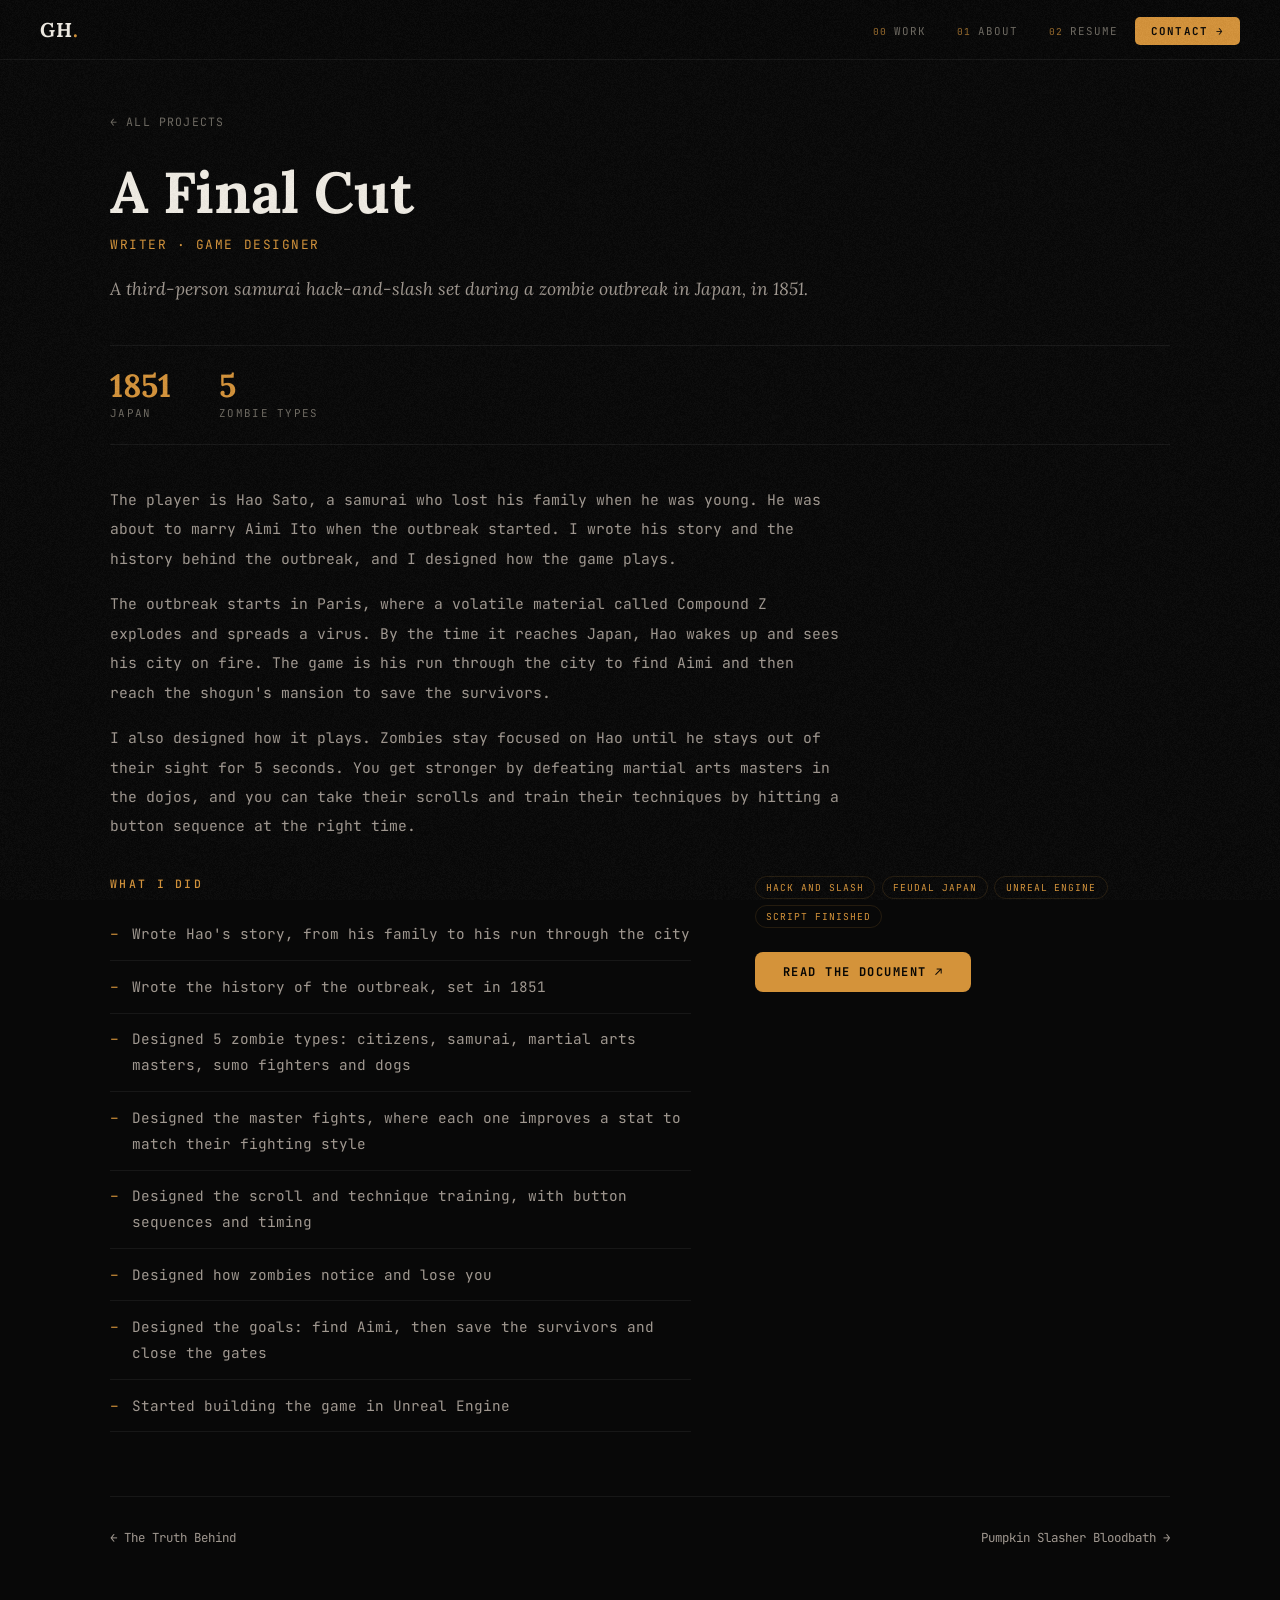
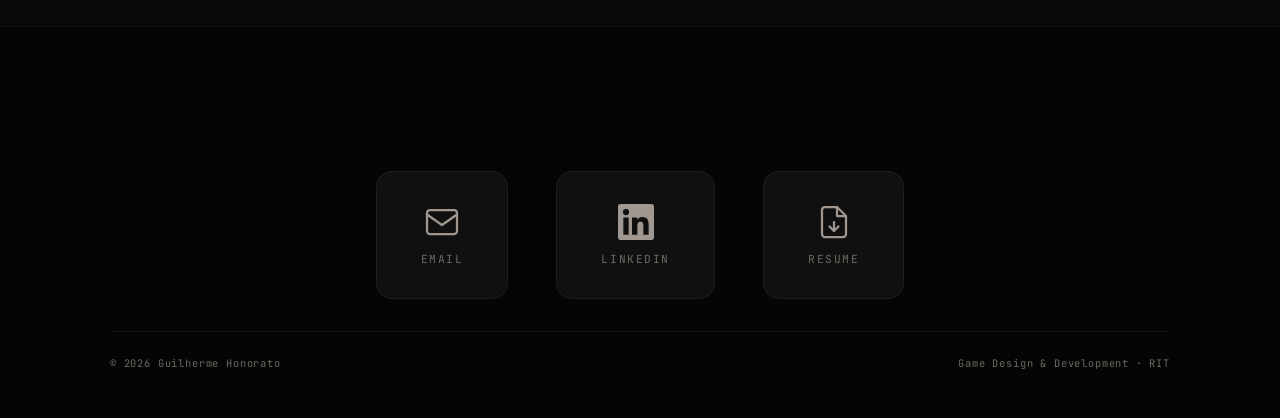
==== a-final-cut.html @ abddccf8 "Portfolio Brand New Version Portfolio Brand New Version" ====
<!DOCTYPE html>
<html lang="en">
<head>
  <meta charset="UTF-8">
  <meta name="viewport" content="width=device-width, initial-scale=1.0">
  <title>A Final Cut | Guilherme Honorato</title>
  <meta name="description" content="A third-person samurai hack-and-slash set during a zombie outbreak in Japan, in 1851.">
  <link rel="preconnect" href="https://fonts.googleapis.com">
  <link rel="preconnect" href="https://fonts.gstatic.com" crossorigin>
  <link href="https://fonts.googleapis.com/css2?family=Lora:ital,wght@0,400;0,600;0,700;1,400;1,600&family=JetBrains+Mono:wght@300;400;500&display=swap" rel="stylesheet">
  <link rel="stylesheet" href="style.css">
</head>
<body>
  <canvas id="grain"></canvas>
  <nav id="nav">
    <a href="index.html" class="nav-brand">GH<span class="brand-dot">.</span></a>
    <button id="nav-toggle" aria-label="menu"><span></span><span></span></button>
    <ul id="nav-links">
      <li><a href="index.html#work" data-num="00">Work</a></li>
      <li><a href="index.html#about" data-num="01">About</a></li>
      <li><a href="Honorato_Guilherme_Resume_GameDeveloper.pdf" target="_blank" data-num="02">Resume</a></li>
      <li><a href="index.html#contact" class="nav-cta">Contact →</a></li>
    </ul>
  </nav>

  <main class="pp"><div class="section-wrapper">
    <a class="pp-back" href="index.html#work">← All projects</a>
    <h1>A Final Cut</h1>
    <p class="pp-role">Writer · Game designer</p>
    <p class="pp-intro">A third-person samurai hack-and-slash set during a zombie outbreak in Japan, in 1851.</p>
    
    <div class="pp-stats"><div><b>1851</b><span>Japan</span></div><div><b>5</b><span>zombie types</span></div></div>
    <div class="pp-text"><p>The player is Hao Sato, a samurai who lost his family when he was young. He was about to marry Aimi Ito when the outbreak started. I wrote his story and the history behind the outbreak, and I designed how the game plays.</p><p>The outbreak starts in Paris, where a volatile material called Compound Z explodes and spreads a virus. By the time it reaches Japan, Hao wakes up and sees his city on fire. The game is his run through the city to find Aimi and then reach the shogun's mansion to save the survivors.</p><p>I also designed how it plays. Zombies stay focused on Hao until he stays out of their sight for 5 seconds. You get stronger by defeating martial arts masters in the dojos, and you can take their scrolls and train their techniques by hitting a button sequence at the right time.</p></div>
    <div class="pp-cols">
      <div><h2>What I did</h2><ul class="pp-list"><li>Wrote Hao's story, from his family to his run through the city</li><li>Wrote the history of the outbreak, set in 1851</li><li>Designed 5 zombie types: citizens, samurai, martial arts masters, sumo fighters and dogs</li><li>Designed the master fights, where each one improves a stat to match their fighting style</li><li>Designed the scroll and technique training, with button sequences and timing</li><li>Designed how zombies notice and lose you</li><li>Designed the goals: find Aimi, then save the survivors and close the gates</li><li>Started building the game in Unreal Engine</li></ul></div>
      <div class="pp-side"><div class="tags"><span>Hack and slash</span><span>Feudal Japan</span><span>Unreal Engine</span><span>Script finished</span></div><div class="links"><a href="Portfolio - A Final Cut.pdf" target="_blank" class="btn-solid">Read the document ↗</a></div></div>
    </div>
    
    <!-- WANT MORE IMAGES? Put the file in this folder, then add a block like this inside a pp-figs div:
    <figure class="pp-fig"><img src="YourImage.png" alt="What it shows"></figure> -->
    <div class="pp-next"><a href="the-truth-behind.html">← The Truth Behind</a><a href="pumpkin-slasher.html">Pumpkin Slasher Bloodbath →</a></div>
  </div></main>

  <footer id="contact">
    <div class="footer-inner">
      <div class="footer-icons-row reveal-up">
        <a href="mailto:guiserrattohono@gmail.com" class="fi">
          <svg class="fi-icon" viewBox="0 0 24 24" fill="none" stroke="currentColor" stroke-width="1.5" stroke-linecap="round" stroke-linejoin="round">
            <rect x="2" y="4" width="20" height="16" rx="2"/>
            <path d="M2 7l10 7 10-7"/>
          </svg>
          <span class="fi-label">Email</span>
        </a>
        <a href="https://www.linkedin.com/in/guilherme-honorato-dev" target="_blank" class="fi">
          <svg class="fi-icon" viewBox="0 0 24 24" fill="currentColor">
            <path d="M20.447 20.452h-3.554v-5.569c0-1.328-.027-3.037-1.852-3.037-1.853 0-2.136 1.445-2.136 2.939v5.667H9.351V9h3.414v1.561h.046c.477-.9 1.637-1.85 3.37-1.85 3.601 0 4.267 2.37 4.267 5.455v6.286zM5.337 7.433a2.062 2.062 0 01-2.063-2.065 2.064 2.064 0 112.063 2.065zm1.782 13.019H3.555V9h3.564v11.452zM22.225 0H1.771C.792 0 0 .774 0 1.729v20.542C0 23.227.792 24 1.771 24h20.451C23.2 24 24 23.227 24 22.271V1.729C24 .774 23.2 0 22.222 0h.003z"/>
          </svg>
          <span class="fi-label">LinkedIn</span>
        </a>
        <a href="Honorato_Guilherme_Resume_GameDeveloper.pdf" target="_blank" class="fi">
          <svg class="fi-icon" viewBox="0 0 24 24" fill="none" stroke="currentColor" stroke-width="1.5" stroke-linecap="round" stroke-linejoin="round">
            <path d="M14 2H6a2 2 0 00-2 2v16a2 2 0 002 2h12a2 2 0 002-2V8z"/>
            <polyline points="14 2 14 8 20 8"/>
            <line x1="12" y1="18" x2="12" y2="12"/>
            <polyline points="9 15 12 18 15 15"/>
          </svg>
          <span class="fi-label">Resume</span>
        </a>
      </div>
      <div class="footer-bottom">
        <span>© 2026 Guilherme Honorato</span>
        <span>Game Design &amp; Development · RIT</span>
      </div>
    </div>
  </footer>
  <script>
  /* ── GRAIN ── */
  (function(){
    const c = document.getElementById('grain');
    const ctx = c.getContext('2d');
    function resize(){ c.width = window.innerWidth; c.height = window.innerHeight; }
    resize();
    window.addEventListener('resize', resize);
    function draw(){
      const w = c.width, h = c.height;
      const img = ctx.createImageData(w, h);
      const d = img.data;
      for(let i = 0; i < d.length; i += 4){
        const v = (Math.random() * 255) | 0;
        d[i] = d[i+1] = d[i+2] = v;
        d[i+3] = 14;
      }
      ctx.putImageData(img, 0, 0);
      requestAnimationFrame(draw);
    }
    draw();
  })();

  /* ── SCROLL REVEALS ── */
  const revealObs = new IntersectionObserver((entries) => {
    entries.forEach(e => {
      if(e.isIntersecting){
        const el = e.target;
        const delay = parseInt(el.style.getPropertyValue('--delay')) || 0;
        setTimeout(() => el.classList.add('in'), delay);
        revealObs.unobserve(el);
      }
    });
  }, { threshold: 0.1 });
  document.querySelectorAll('.reveal-up, .reveal').forEach(el => revealObs.observe(el));

  /* ── MOBILE NAV ── */
  const toggle = document.getElementById('nav-toggle');
  const navLinks = document.getElementById('nav-links');
  toggle.addEventListener('click', () => {
    navLinks.classList.toggle('open');
    toggle.classList.toggle('active');
  });
  navLinks.querySelectorAll('a').forEach(a => a.addEventListener('click', () => {
    navLinks.classList.remove('open');
    toggle.classList.remove('active');
  }));

  /* ── ACTIVE NAV ── */
  const sections = document.querySelectorAll('section[id], footer[id]');
  const navAs = document.querySelectorAll('#nav-links a[href^="#"]');
  window.addEventListener('scroll', () => {
    let current = '';
    sections.forEach(s => { if(window.scrollY >= s.offsetTop - 140) current = s.id; });
    navAs.forEach(a => { a.classList.toggle('active', a.getAttribute('href') === '#'+current); });
  }, { passive: true });
  
  /* ── LIGHTBOX ── */
  (function(){
    const imgs = document.querySelectorAll('.pp-fig img, .pp-media--img img');
    if(!imgs.length) return;
    const lb = document.createElement('div'); lb.id = 'lb';
    lb.innerHTML = '<button aria-label="Close">×</button><img alt="">';
    document.body.appendChild(lb);
    const big = lb.querySelector('img');
    const close = () => lb.classList.remove('open');
    imgs.forEach(i => i.addEventListener('click', () => { big.src = i.src; big.alt = i.alt; lb.classList.add('open'); }));
    lb.addEventListener('click', close);
    document.addEventListener('keydown', e => { if(e.key === 'Escape') close(); });
  })();
  </script>
</body>
</html>
---- style.css ----
/* ═══════════════════════════════════════════════
   GUILHERME HONORATO — PORTFOLIO
   Direction: Editorial Dark · Ink & Amber
   Fonts: Lora + JetBrains Mono
   ═══════════════════════════════════════════════ */

:root {
  --bg:        #080808;
  --bg-card:   #101010;
  --bg-card-2: #161616;
  --amber:     #d4933a;
  --amber-lt:  #f0b55a;
  --amber-dk:  #8a5c18;
  --amber-dim: rgba(212,147,58,0.15);
  --white:     #f0ece4;
  --muted:     #6e6a62;
  --mid:       #a09890;
  --border:    rgba(212,147,58,0.14);
  --border2:   rgba(255,255,255,0.06);
  --radius-sm: 8px;
  --radius:    16px;
  --radius-lg: 24px;
  --ease:      cubic-bezier(0.4,0,0.2,1);
  --t:         0.3s;
  --ff-display: 'Lora', Georgia, serif;
  --ff-serif:   'Lora', serif;
  --ff-mono:    'JetBrains Mono', monospace;
}

*, *::before, *::after { box-sizing: border-box; margin: 0; padding: 0; }
html { font-size: 16px; scroll-behavior: smooth; }
body { background: var(--bg); color: var(--white); font-family: var(--ff-mono); overflow-x: hidden; }
img, video { display: block; max-width: 100%; }
a { text-decoration: none; }

/* ── GRAIN ── */
#grain { position: fixed; inset: 0; z-index: 999; pointer-events: none; opacity: 0.55; }

/* ── NAV ── */
#nav {
  position: fixed; top: 0; left: 0; right: 0; z-index: 500;
  display: flex; align-items: center; gap: 2rem;
  padding: 0 2.5rem; height: 60px;
  background: rgba(8,8,8,0.85);
  backdrop-filter: blur(20px) saturate(1.3);
  border-bottom: 1px solid var(--border2);
}
.nav-brand {
  font-family: var(--ff-display); font-size: 1.25rem; font-weight: 800;
  color: var(--white); letter-spacing: 0.04em; margin-right: auto;
}
.brand-dot { color: var(--amber); }
#nav-links { list-style: none; display: flex; align-items: center; gap: 0.2rem; }
#nav-links a {
  font-family: var(--ff-mono); font-size: 0.68rem;
  letter-spacing: 0.1em; text-transform: uppercase;
  color: var(--muted); padding: 0.4rem 0.85rem; border-radius: 5px;
  transition: color var(--t), background var(--t);
}
#nav-links a::before { content: attr(data-num) " "; color: var(--amber); font-size: 0.6rem; opacity: 0.7; }
#nav-links a:not([data-num])::before { content: ''; }
#nav-links a:hover, #nav-links a.active { color: var(--white); }
.nav-cta {
  background: var(--amber) !important; color: #0a0806 !important;
  font-weight: 700 !important; padding: 0.45rem 1rem !important; border-radius: 6px;
}
.nav-cta:hover { background: var(--amber-lt) !important; }
#nav-toggle { display: none; flex-direction: column; gap: 5px; background: none; border: none; cursor: pointer; padding: 4px; }
#nav-toggle span { display: block; width: 22px; height: 1.5px; background: var(--white); transition: transform .25s, opacity .25s; }
#nav-toggle.active span:nth-child(1) { transform: translateY(6.5px) rotate(45deg); }
#nav-toggle.active span:nth-child(2) { opacity: 0; }

/* ── BUTTONS ── */
.btn-solid {
  display: inline-block; padding: 0.75rem 1.75rem;
  background: var(--amber); color: #070604;
  font-family: var(--ff-mono); font-size: 0.75rem;
  font-weight: 700; letter-spacing: 0.12em; text-transform: uppercase;
  border-radius: var(--radius-sm);
  transition: background var(--t), transform var(--t);
}
.btn-solid:hover { background: var(--amber-lt); transform: translateY(-2px); }
.btn-outline {
  display: inline-block; padding: 0.75rem 1.75rem;
  border: 1px solid var(--border); color: var(--mid);
  font-family: var(--ff-mono); font-size: 0.75rem;
  letter-spacing: 0.12em; text-transform: uppercase; border-radius: var(--radius-sm);
  transition: border-color var(--t), color var(--t), transform var(--t);
}
.btn-outline:hover { border-color: var(--amber); color: var(--amber); transform: translateY(-2px); }
.btn-outline-sm {
  display: inline-block; margin-top: 0.5rem; padding: 0.5rem 1.1rem;
  border: 1px solid var(--border); color: var(--mid);
  font-family: var(--ff-mono); font-size: 0.68rem;
  letter-spacing: 0.1em; text-transform: uppercase; border-radius: var(--radius-sm);
  transition: border-color var(--t), color var(--t);
}
.btn-outline-sm:hover { border-color: var(--amber); color: var(--amber); }

/* ── HERO ── */
#hero {
  min-height: 100vh; position: relative;
  display: flex; align-items: center; justify-content: center;
  padding: 5rem 2.5rem 3rem; overflow: hidden;
}
.hero-bg { position: absolute; inset: 0; pointer-events: none; }
.hero-lines {
  position: absolute; inset: 0;
  background-image:
    linear-gradient(rgba(212,147,58,0.035) 1px, transparent 1px),
    linear-gradient(90deg, rgba(212,147,58,0.035) 1px, transparent 1px);
  background-size: 72px 72px;
  mask-image: radial-gradient(ellipse 75% 65% at 50% 50%, black, transparent);
}
.hero-inner { position: relative; z-index: 1; text-align: center; max-width: 960px; }

.hero-eyebrow {
  font-family: var(--ff-mono); font-size: 1.1rem;
  letter-spacing: 0.12em; text-transform: uppercase;
  color: var(--amber); margin-bottom: 1.75rem;
  display: inline-flex; align-items: center; gap: 0.6rem;
}
.hero-eyebrow::before, .hero-eyebrow::after {
  content: ''; display: block; width: 28px; height: 1px; background: var(--amber); opacity: 0.5;
}

.hero-title {
  font-family: var(--ff-display); font-weight: 800;
  line-height: 0.95; margin-bottom: 1.75rem;
  display: flex; flex-direction: column; align-items: center;
}
.ht-row { display: block; }
.r1 { font-size: clamp(3rem, 7vw, 5.5rem); color: var(--white); letter-spacing: 0.01em; }
.r2 {
  font-size: clamp(3rem, 7vw, 5.5rem); color: transparent;
  -webkit-text-stroke: 2px var(--amber-dk);
  font-style: italic; font-family: var(--ff-serif); letter-spacing: 0.02em;
}
.hero-lead {
  font-family: var(--ff-serif); font-style: italic;
  font-size: clamp(1rem, 2.2vw, 1.3rem); color: var(--mid);
  margin-bottom: 2.5rem; line-height: 1.65;
}
.hero-actions { display: flex; gap: 1rem; justify-content: center; flex-wrap: wrap; }
.hero-scroll {
  position: absolute; bottom: 2rem; left: 50%; transform: translateX(-50%);
  display: flex; flex-direction: column; align-items: center; gap: 0.4rem;
  font-family: var(--ff-mono); font-size: 0.6rem; letter-spacing: 0.2em;
  text-transform: uppercase; color: var(--muted);
}
.scroll-bar {
  width: 1px; height: 44px;
  background: linear-gradient(to bottom, var(--amber) 0%, transparent 100%);
  animation: pulse 2.2s ease-in-out infinite;
}
@keyframes pulse { 0%,100%{opacity:.25} 50%{opacity:1} }

/* ── SECTION SCAFFOLDING ── */
section { padding: 7rem 0; }
.section-wrapper { max-width: 1140px; margin: 0 auto; padding: 0 2.5rem; }
.section-tag {
  font-family: var(--ff-mono); font-size: 0.62rem;
  letter-spacing: 0.22em; text-transform: uppercase;
  color: var(--amber); margin-bottom: 1rem;
}
.section-heading {
  font-family: var(--ff-display); font-weight: 800;
  font-size: clamp(2.8rem, 6vw, 5rem); color: var(--white);
  letter-spacing: 0.02em; line-height: 1; margin-bottom: 3rem;
}
.section-heading em { font-family: var(--ff-serif); font-style: italic; color: var(--amber); }
.heading-amber { color: var(--amber); font-style: normal; font-family: inherit; }

/* ── SCROLL ANIMATIONS ── */
.reveal, .reveal-up { opacity: 0; transform: translateY(30px); transition: opacity 0.7s var(--ease), transform 0.7s var(--ease); }
.reveal.in, .reveal-up.in { opacity: 1; transform: none; }
.hero-eyebrow.in { transition-delay: 0.05s; }
.r1.in           { transition-delay: 0.15s; }
.r2.in           { transition-delay: 0.25s; }
.hero-lead.in    { transition-delay: 0.35s; }
.hero-actions.in { transition-delay: 0.45s; }

/* ── ABOUT ── */
#about { background: var(--bg); border-top: 1px solid var(--border2); border-bottom: 1px solid var(--border2); }
.about-top { display: grid; grid-template-columns: 1fr 1.1fr; gap: 5rem; align-items: start; margin-bottom: 3rem; }
.about-top .section-heading { margin-bottom: 0; font-size: clamp(2.4rem,5vw,4rem); line-height: 1.05; }
.about-bio p { font-family: var(--ff-mono); font-size: 0.85rem; line-height: 1.95; color: var(--mid); margin-bottom: 1.1rem; }
.about-bio em { color: var(--white); font-style: italic; }
.skills-grid { display: grid; grid-template-columns: repeat(6, 1fr); gap: 0; border-top: 1px solid var(--border2); }
.skill-item {
  font-family: var(--ff-mono); font-size: 0.8rem; letter-spacing: 0.04em;
  color: var(--mid); display: flex; align-items: center; gap: 0.6rem;
  padding: 0.9rem 1rem; border-bottom: 1px solid var(--border2); border-right: 1px solid var(--border2);
  transition: color var(--t), background var(--t);
}
.skill-item:nth-child(6n) { border-right: none; }
.skill-item:hover { color: var(--amber); background: rgba(212,147,58,0.04); }
.sk-icon { color: var(--amber); font-size: 0.55rem; flex-shrink: 0; }
.about-note { margin-top: 1rem; font-size: 0.75rem !important; color: var(--muted) !important; font-style: italic; }

/* ── FEATURED CARD (Changeling) ── */
.featured-card {
  display: grid; grid-template-columns: 1.1fr 1fr;
  gap: 3.5rem; align-items: center;
  background: var(--bg-card); border: 1px solid var(--border2);
  border-radius: var(--radius-lg); overflow: hidden; padding: 2.5rem;
  transition: border-color var(--t);
}
.featured-card:hover { border-color: var(--border); }
.yt-wrap { position: relative; padding-bottom: 56.25%; height: 0; overflow: hidden; border-radius: var(--radius-sm); }
.yt-wrap iframe { position: absolute; inset: 0; width: 100%; height: 100%; border: 0; }
/* yt-wrap inside a pc-media — fills the whole card media area */
.pc-media .yt-wrap {
  position: absolute; inset: 0; padding-bottom: 0;
  height: 100%; border-radius: 0;
}
.pc-media .yt-wrap iframe { position: absolute; inset: 0; width: 100%; height: 100%; }
.fc-tags { display: flex; flex-wrap: wrap; gap: 0.4rem; margin-bottom: 1rem; }
.fc-tags span {
  font-family: var(--ff-mono); font-size: 0.62rem; letter-spacing: 0.1em; text-transform: uppercase;
  padding: 0.25rem 0.65rem; border: 1px solid var(--border); border-radius: 999px; color: var(--amber);
}
.fc-body h3 { font-family: var(--ff-display); font-weight: 800; font-size: 2.2rem; color: var(--white); letter-spacing: 0.02em; margin-bottom: 1rem; line-height: 1.1; }
.fc-body p { font-family: var(--ff-mono); font-size: 0.82rem; line-height: 1.9; color: var(--mid); margin-bottom: 0.9rem; }
.fc-body em { color: var(--white); font-style: italic; }
.fc-body .btn-solid { margin-top: 0.5rem; }

/* ── PROJECT CARDS ── */
.cards-grid { display: grid; grid-template-columns: 1fr 1fr; gap: 1.5rem; }
.proj-card {
  background: var(--bg-card); border: 1px solid var(--border2);
  border-radius: var(--radius); overflow: hidden;
  display: flex; flex-direction: column;
  transition: border-color var(--t), transform var(--t);
}
.proj-card:hover { border-color: var(--border); transform: translateY(-4px); }
.proj-card--wide { grid-column: 1 / -1; flex-direction: row; }

.pc-media {
  position: relative; background: #0c0c0c; overflow: hidden;
  aspect-ratio: 16/9; flex-shrink: 0;
}
.proj-card--wide .pc-media { width: 45%; aspect-ratio: unset; min-height: 220px; }
.pc-media--img img { width: 100%; height: 100%; object-fit: cover; }
.pc-video { width: 100%; height: 100%; object-fit: cover; }
.pc-play-hint {
  position: absolute; bottom: 0.75rem; left: 50%; transform: translateX(-50%);
  font-family: var(--ff-mono); font-size: 0.6rem; letter-spacing: 0.12em;
  text-transform: uppercase; color: rgba(255,255,255,0.55);
  pointer-events: none; transition: opacity .3s; white-space: nowrap;
}
.pc-tags-media {
  position: absolute; top: 0.75rem; left: 0.75rem;
  display: flex; flex-wrap: wrap; gap: 0.3rem;
}
.pc-tags-media span {
  font-family: var(--ff-mono); font-size: 0.58rem; letter-spacing: 0.1em; text-transform: uppercase;
  padding: 0.22rem 0.6rem;
  background: rgba(8,8,8,0.75); backdrop-filter: blur(6px);
  border: 1px solid var(--border); border-radius: 999px; color: var(--amber);
}
.pc-body { padding: 1.5rem; flex: 1; display: flex; flex-direction: column; }
.pc-body h3 { font-family: var(--ff-display); font-weight: 700; font-size: 1.2rem; color: var(--white); margin-bottom: 0.65rem; letter-spacing: 0.02em; }
.pc-body p { font-family: var(--ff-mono); font-size: 0.78rem; line-height: 1.85; color: var(--mid); margin-bottom: 0.7rem; }
.pc-body em { color: var(--white); font-style: italic; }
.pc-role {
  font-size: 0.73rem !important; color: var(--muted) !important;
  margin-top: auto !important; padding-top: 0.75rem;
  border-top: 1px solid var(--border2);
}
.pc-role span { color: var(--amber); }

/* ── FULLSCREEN BUTTON ── */
.fs-btn {
  position: absolute; bottom: 0.6rem; right: 0.6rem;
  width: 32px; height: 32px;
  background: rgba(8,8,8,0.7); backdrop-filter: blur(6px);
  border: 1px solid rgba(255,255,255,0.15); border-radius: 6px;
  color: var(--white); display: flex; align-items: center; justify-content: center;
  cursor: pointer; opacity: 0;
  transition: opacity var(--t), background var(--t), border-color var(--t); z-index: 10;
}
.fs-btn svg { width: 14px; height: 14px; }
.pc-media:hover .fs-btn { opacity: 1; }
.fs-btn:hover { background: var(--amber); border-color: var(--amber); color: #080808; }

/* ── NATURE OF THE UNKNOWN ── */
.personal-featured { margin-bottom: 1.5rem; }
.proj-card--personal-hero { flex-direction: row; }
.proj-card--personal-hero .pc-media {
  width: 50%; aspect-ratio: unset; min-height: 360px; flex-shrink: 0;
}
.wip-badge {
  position: absolute; top: 0.75rem; right: 0.75rem;
  font-family: var(--ff-mono); font-size: 0.58rem; letter-spacing: 0.1em; text-transform: uppercase;
  padding: 0.22rem 0.6rem; background: rgba(212,147,58,0.9); backdrop-filter: blur(6px);
  border: 1px solid var(--amber); border-radius: 999px; color: #080808; font-weight: 700;
  z-index: 5; pointer-events: none;
}
.award-badge {
  position: absolute; bottom: 0.75rem; left: 0.75rem;
  font-family: var(--ff-mono); font-size: 0.6rem; letter-spacing: 0.1em; text-transform: uppercase;
  padding: 0.28rem 0.7rem; background: rgba(8,8,8,0.8); backdrop-filter: blur(6px);
  border: 1px solid rgba(212,147,58,0.6); border-radius: 999px; color: var(--amber-lt);
  pointer-events: none; z-index: 5;
}
.nature-contributions {
  display: grid; grid-template-columns: 1fr 1fr; gap: 1.5rem;
  margin: 1rem 0; padding: 1rem 0;
  border-top: 1px solid var(--border2); border-bottom: 1px solid var(--border2);
}
.nc-label {
  font-family: var(--ff-mono); font-size: 0.65rem;
  letter-spacing: 0.15em; text-transform: uppercase;
  color: var(--amber); margin-bottom: 0.6rem !important;
}
.nature-contributions ul {
  list-style: none; display: flex; flex-direction: column; gap: 0.3rem;
}
.nature-contributions ul li {
  font-family: var(--ff-mono); font-size: 0.72rem;
  color: var(--mid); line-height: 1.5;
  padding-left: 0.9rem; position: relative;
}
.nature-contributions ul li::before {
  content: '–'; position: absolute; left: 0; color: var(--amber);
}

/* ── PERSONAL GRID (script cards + Ilusão) ── */
.personal-grid { display: grid; grid-template-columns: 1fr 1fr 1fr; gap: 1.5rem; }

/* ── SCRIPT CARDS ── */
.script-card {
  background: var(--bg-card); border: 1px solid var(--border2);
  border-radius: var(--radius); padding: 2rem 1.75rem;
  display: flex; flex-direction: column; position: relative; overflow: hidden;
  transition: border-color var(--t), transform var(--t);
}
.script-card:hover { border-color: var(--border); transform: translateY(-4px); }
.sc-number {
  font-family: var(--ff-display); font-size: 3.5rem; font-weight: 800;
  color: rgba(212,147,58,0.07); position: absolute; top: 0.5rem; right: 1rem;
  line-height: 1; pointer-events: none;
}
.sc-tags { display: flex; flex-wrap: wrap; gap: 0.35rem; margin-bottom: 1rem; }
.sc-tags span {
  font-family: var(--ff-mono); font-size: 0.6rem; letter-spacing: 0.09em; text-transform: uppercase;
  padding: 0.22rem 0.6rem; border: 1px solid var(--border2); border-radius: 999px; color: var(--muted);
}
.script-card h3 { font-family: var(--ff-display); font-weight: 800; font-size: 1.45rem; color: var(--white); margin-bottom: 0.85rem; letter-spacing: 0.02em; }
.script-card p { font-family: var(--ff-mono); font-size: 0.78rem; line-height: 1.9; color: var(--mid); margin-bottom: 0.7rem; }
.sc-status { font-size: 0.68rem !important; color: var(--muted) !important; font-style: italic; margin-top: auto !important; padding-top: 0.75rem; border-top: 1px solid var(--border2); }

/* ── ILUSÃO CARD ── */
.proj-card--ilusao { flex-direction: column; }
.proj-card--ilusao .pc-media { width: 100%; aspect-ratio: 16/9; min-height: 0; }
.ilusao-badge {
  display: inline-block; margin-bottom: 0.6rem;
  font-family: var(--ff-mono); font-size: 0.6rem; letter-spacing: 0.15em; text-transform: uppercase;
  padding: 0.25rem 0.65rem;
  background: var(--amber-dim); border: 1px solid rgba(212,147,58,0.35);
  border-radius: 999px; color: var(--amber); width: fit-content;
}
.ilusao-links { display: flex; gap: 0.75rem; flex-wrap: wrap; align-items: center; margin-top: 1rem; }

/* ── FOOTER ── */
footer { background: #050505; border-top: 1px solid var(--border2); padding: 6rem 0 3rem; }
.footer-inner { max-width: 1140px; margin: 0 auto; padding: 0 2.5rem; }
.footer-icons-row {
  display: flex; gap: 3rem; flex-wrap: wrap;
  justify-content: center; padding: 3rem 0 2rem;
}
.fi {
  display: flex; flex-direction: column; align-items: center; gap: 0.75rem;
  padding: 2rem 2.75rem;
  background: var(--bg-card); border: 1px solid var(--border2);
  border-radius: var(--radius); min-width: 130px;
  transition: border-color var(--t), transform var(--t), background var(--t);
}
.fi:hover { border-color: var(--amber); transform: translateY(-4px); background: var(--bg-card-2); }
.fi-icon { width: 36px; height: 36px; color: var(--mid); transition: color var(--t); }
.fi:hover .fi-icon { color: var(--amber); }
.fi-label {
  font-family: var(--ff-mono); font-size: 0.7rem;
  letter-spacing: 0.14em; text-transform: uppercase; color: var(--muted);
  transition: color var(--t);
}
.fi:hover .fi-label { color: var(--white); }
.footer-bottom {
  display: flex; justify-content: space-between; align-items: center;
  flex-wrap: wrap; gap: 0.5rem;
  padding-top: 1.5rem; border-top: 1px solid var(--border2);
  font-family: var(--ff-mono); font-size: 0.65rem; letter-spacing: 0.08em; color: var(--muted);
}

/* ── RESPONSIVE ── */
@media (max-width: 1100px) {
  .personal-grid { grid-template-columns: 1fr 1fr; }
  .proj-card--personal-hero { flex-direction: column; }
  .proj-card--personal-hero .pc-media { width: 100%; min-height: 0; aspect-ratio: 16/9; }
}
@media (max-width: 1000px) {
  .about-top { grid-template-columns: 1fr; gap: 2.5rem; }
  .skills-grid { grid-template-columns: repeat(3, 1fr); }
  .skill-item:nth-child(6n) { border-right: 1px solid var(--border2); }
  .skill-item:nth-child(3n) { border-right: none; }
  .featured-card { grid-template-columns: 1fr; padding: 2rem; }
  .nature-contributions { grid-template-columns: 1fr; gap: 1rem; }
}
@media (max-width: 768px) {
  #nav { padding: 0 1.25rem; }
  #nav-toggle { display: flex; }
  #nav-links {
    display: none; flex-direction: column; align-items: stretch;
    position: absolute; top: 60px; left: 0; right: 0;
    background: rgba(8,8,8,0.97); backdrop-filter: blur(20px);
    padding: 1.5rem; gap: 0.5rem; border-bottom: 1px solid var(--border2);
  }
  #nav-links.open { display: flex; }
  #nav-links a { padding: 0.7rem 1rem; }
  section { padding: 5rem 0; }
  .section-wrapper { padding: 0 1.25rem; }
  .r1, .r2 { font-size: clamp(2.2rem, 10vw, 4rem); }
  .cards-grid { grid-template-columns: 1fr; }
  .proj-card--wide { flex-direction: column; }
  .proj-card--wide .pc-media { width: 100%; min-height: 0; aspect-ratio: 16/9; }
  .personal-grid { grid-template-columns: 1fr; }
  .footer-icons-row { gap: 1rem; }
  .footer-bottom { flex-direction: column; text-align: center; }
}
@media (max-width: 520px) {
  .skills-grid { grid-template-columns: repeat(2, 1fr); }
  .skill-item:nth-child(3n) { border-right: 1px solid var(--border2); }
  .skill-item:nth-child(2n) { border-right: none; }
  .hero-actions { flex-direction: column; align-items: center; }
  .hero-eyebrow { font-size: 0.8rem; }
  .footer-icons-row { justify-content: center; }
}

/* ── CONTRIBUTION-FIRST CARD CONTENT ── */
.role-line {
  font-family: var(--ff-mono); font-size: 0.68rem !important; letter-spacing: 0.14em; text-transform: uppercase;
  color: var(--amber) !important; line-height: 1.6 !important; margin-bottom: 0.6rem !important;
}
.pc-body .premise, .fc-body .premise, .script-card .premise {
  font-size: 0.74rem; color: var(--muted); font-style: italic; line-height: 1.7; margin-bottom: 1.1rem;
}
.contrib-label {
  font-family: var(--ff-mono); font-size: 0.65rem !important; letter-spacing: 0.15em; text-transform: uppercase;
  color: var(--white) !important; margin-bottom: 0.6rem !important; padding-bottom: 0.5rem;
  border-bottom: 1px solid var(--border2);
}
.contrib-list { list-style: none; display: flex; flex-direction: column; gap: 0.55rem; margin-bottom: 1.1rem; }
.contrib-list li {
  font-family: var(--ff-mono); font-size: 0.78rem; color: var(--mid); line-height: 1.7;
  padding-left: 1.05rem; position: relative;
}
.contrib-list li::before { content: '–'; position: absolute; left: 0; color: var(--amber); }
.contrib-list li strong { color: var(--white); font-weight: 500; }
.fc-body .contrib-list li { font-size: 0.82rem; }
.script-card .contrib-list { margin-bottom: 1rem; }
.nature-contributions ul li { font-size: 0.76rem; }
.nature-contributions { margin-top: 0; }

/* ── NO MATTER WHAT COVER ── */
/* No Matter What: screenshot card */
.proj-card--nmw { flex-direction: column; }
.proj-card--nmw .pc-media { width: 100%; aspect-ratio: 16/9; min-height: 0; }
.proj-card--nmw .pc-media img { width: 100%; height: 100%; object-fit: cover; display: block; }
.proj-card--nmw .pc-tags-media { top: auto; bottom: 0.75rem; left: 0.75rem; }
.proj-card--nmw .wip-badge { top: auto; bottom: 0.75rem; right: 0.75rem; }
.proj-card--nmw .pc-media::after { content:""; position:absolute; inset:auto 0 0 0; height:35%; background:linear-gradient(to top, rgba(8,8,8,.85), transparent); pointer-events:none; }
.proj-card--nmw .pc-tags-media, .proj-card--nmw .wip-badge { z-index: 2; }
@media (max-width:600px){
  .proj-card--nmw .wip-badge { top:.6rem; bottom:auto; right:.6rem; }
  .proj-card--nmw .pc-tags-media { bottom:.6rem; left:.6rem; right:.6rem; }
}


/* ═══ V2 ═══ */
.hero-lead { max-width: 34rem; }
.hero-note { margin-top: 1.25rem; font-size: .78rem; color: var(--muted); font-style: italic; }
.about-simple { padding-bottom: 2rem; }
.skill-groups { border-top: 1px solid var(--border2); margin-top: 3rem; }
.skill-group { display: grid; grid-template-columns: 11rem 1fr; gap: 1.5rem; padding: 1.25rem 0; border-bottom: 1px solid var(--border2); align-items: baseline; }
.skill-group h3 { font-family: var(--ff-mono); font-size: .68rem; letter-spacing: .18em; text-transform: uppercase; color: var(--amber); font-weight: 500; }
.skill-group p { font-size: .88rem; color: var(--mid); line-height: 1.8; }

#work { padding: 6rem 0 4rem; }
.work-grid { display: grid; grid-template-columns: repeat(2, 1fr); gap: 1.75rem; margin-top: 2.5rem; }
.work-tile { display: flex; flex-direction: column; background: var(--bg-card); border: 1px solid var(--border2); border-radius: var(--radius); overflow: hidden; color: inherit; transition: transform var(--t) var(--ease), border-color var(--t); }
.work-tile:hover { transform: translateY(-4px); border-color: var(--amber-dk); }
.work-tile:hover .wt-more { color: var(--amber); }
.wt-img { position: relative; aspect-ratio: 16/9; background: var(--bg-card-2); overflow: hidden; }
.wt-img img { width: 100%; height: 100%; object-fit: cover; transition: transform .6s var(--ease); }
.work-tile:hover .wt-img img { transform: scale(1.04); }
.wt-img--text { display: flex; flex-direction: column; justify-content: center; gap: .6rem; padding: 2rem; background: linear-gradient(135deg,#171310,#0d0d0d); }
.wt-img--text span { font-family: var(--ff-serif); font-size: 1.5rem; color: var(--white); }
.wt-img--text em { font-style: normal; font-size: .72rem; color: var(--amber); letter-spacing: .12em; text-transform: uppercase; }
.wt-badge { position: absolute; top: .75rem; right: .75rem; padding: .25rem .7rem; border-radius: 99px; background: var(--amber); color: #080808; font-size: .6rem; font-weight: 500; letter-spacing: .08em; text-transform: uppercase; }
.wt-body { padding: 1.4rem 1.5rem 1.6rem; display: flex; flex-direction: column; gap: .5rem; flex: 1; }
.wt-body h3 { font-family: var(--ff-display); font-size: 1.35rem; font-weight: 700; color: var(--white); }
.wt-role { font-size: .68rem; letter-spacing: .12em; text-transform: uppercase; color: var(--amber); }
.wt-line { font-size: .82rem; line-height: 1.8; color: var(--mid); }
.wt-more { margin-top: auto; padding-top: .6rem; font-size: .72rem; letter-spacing: .1em; text-transform: uppercase; color: var(--muted); transition: color var(--t); }
.work-also { margin-top: 2.5rem; font-size: .82rem; color: var(--muted); line-height: 1.9; }
.work-also strong { color: var(--mid); font-weight: 500; }

/* project pages */
.pp { padding: 110px 0 5rem; }
.pp-back { display: inline-block; font-size: .72rem; letter-spacing: .1em; text-transform: uppercase; color: var(--muted); margin-bottom: 2rem; transition: color var(--t); }
.pp-back:hover { color: var(--amber); }
.pp h1 { font-family: var(--ff-display); font-weight: 700; font-size: clamp(2.2rem,5vw,3.6rem); line-height: 1.1; margin-bottom: .75rem; }
.pp-role { font-size: .8rem; letter-spacing: .12em; text-transform: uppercase; color: var(--amber); margin-bottom: 1.25rem; }
.pp-intro { font-family: var(--ff-serif); font-style: italic; font-size: 1.1rem; line-height: 1.8; color: var(--mid); max-width: 44rem; margin-bottom: 2.5rem; }
.pp-media { position: relative; aspect-ratio: 16/9; border-radius: var(--radius); overflow: hidden; background: #000; border: 1px solid var(--border2); margin-bottom: 3rem; }
.pp-media iframe, .pp-media img { position: absolute; inset: 0; width: 100%; height: 100%; border: 0; object-fit: cover; }
.pp-cols { display: grid; grid-template-columns: 1.4fr 1fr; gap: 4rem; align-items: start; }
.pp h2 { font-family: var(--ff-mono); font-size: .72rem; letter-spacing: .2em; text-transform: uppercase; color: var(--amber); font-weight: 500; margin-bottom: 1.1rem; }
.pp-list { list-style: none; }
.pp-list li { position: relative; padding: .8rem 0 .8rem 1.4rem; border-bottom: 1px solid var(--border2); font-size: .9rem; line-height: 1.8; color: var(--mid); }
.pp-list li::before { content: "–"; position: absolute; left: 0; color: var(--amber); }
.pp-side p { font-size: .86rem; line-height: 1.9; color: var(--mid); margin-bottom: 1.25rem; }
.pp-side .tags { display: flex; flex-wrap: wrap; gap: .4rem; margin-bottom: 1.5rem; }
.pp-side .tags span { font-size: .6rem; letter-spacing: .1em; text-transform: uppercase; padding: .25rem .65rem; border: 1px solid var(--border); border-radius: 99px; color: var(--amber); }
.pp-side .links { display: flex; flex-wrap: wrap; gap: .75rem; }
.pp-gallery { display: grid; grid-template-columns: repeat(2,1fr); gap: 1rem; margin-top: 3rem; }
.pp-gallery img { width: 100%; border-radius: var(--radius-sm); border: 1px solid var(--border2); }
.pp-block { margin-bottom: 4rem; }
.pp-block + .pp-block { padding-top: 3rem; border-top: 1px solid var(--border2); }
.pp-next { display: flex; justify-content: space-between; gap: 1rem; margin-top: 4rem; padding-top: 2rem; border-top: 1px solid var(--border2); font-size: .78rem; }
.pp-next a { color: var(--mid); } .pp-next a:hover { color: var(--amber); }
@media (min-width: 901px) { .work-tile:last-child:nth-child(odd) { grid-column: 1 / -1; flex-direction: row; } .work-tile:last-child:nth-child(odd) .wt-img { width: 45%; aspect-ratio: auto; min-height: 220px; } }
@media (max-width: 900px) {
  .work-grid { grid-template-columns: 1fr; }
  .pp-cols { grid-template-columns: 1fr; gap: 2.5rem; }
  .skill-group { grid-template-columns: 1fr; gap: .4rem; }
  .pp-gallery { grid-template-columns: 1fr; }
}

.pp-text { font-size: .92rem; line-height: 2; color: var(--mid); margin-bottom: 2.2rem; max-width: 46rem; }
.pp-text p + p { margin-top: 1rem; }
.pp-text strong { color: var(--white); font-weight: 500; }
.pp-fig { margin: 0; }
.pp-fig img { width: 100%; border-radius: var(--radius-sm); border: 1px solid var(--border2); }
.pp-fig figcaption { margin-top: .6rem; font-size: .72rem; color: var(--muted); line-height: 1.7; }
.pp-figs { display: grid; grid-template-columns: repeat(auto-fit,minmax(260px,1fr)); gap: 1.25rem; margin-top: 3rem; }
.pp-media--img { aspect-ratio: auto; background: transparent; }
.pp-stats { display: flex; flex-wrap: wrap; gap: 1rem 3rem; margin: 0 0 2.5rem; padding: 1.5rem 0; border-top: 1px solid var(--border2); border-bottom: 1px solid var(--border2); }
.pp-stats div { display: flex; flex-direction: column; gap: .25rem; }
.pp-stats b { font-family: var(--ff-display); font-size: 2rem; font-weight: 700; color: var(--amber); line-height: 1; }
.pp-stats span { font-size: .68rem; letter-spacing: .12em; text-transform: uppercase; color: var(--muted); }
.pp-sub { margin-top: 3.5rem; }
.pp-sub h2 { margin-bottom: 1rem; }
.pp-list--2 { columns: 2; column-gap: 3rem; }
.pp-list--2 li { break-inside: avoid; }
@media (max-width: 900px) { .pp-list--2 { columns: 1; } }
.pp-media--img img { position: static; height: auto; }
@media (min-width: 901px) { .work-tile:last-child:nth-child(odd):not(.work-tile--wide) { grid-column: auto; flex-direction: column; } .work-tile:last-child:nth-child(odd):not(.work-tile--wide) .wt-img { width: 100%; aspect-ratio: 16/9; min-height: 0; } }
.work-tile--wide { grid-column: 1 / -1; flex-direction: row; }
.work-tile--wide .wt-img { width: 45%; aspect-ratio: auto; min-height: 240px; }
.work-tile--wide .wt-body { justify-content: center; }
.work-tile--wide h3 { font-size: 1.7rem; }
@media (max-width: 900px) { .work-tile--wide { flex-direction: column; } .work-tile--wide .wt-img { width: 100%; aspect-ratio: 16/9; min-height: 0; } }
.pp-fig img, .pp-media--img img { cursor: zoom-in; }
#lb { position: fixed; inset: 0; z-index: 2000; background: rgba(0,0,0,.92); display: none; align-items: center; justify-content: center; padding: 2rem; cursor: zoom-out; }
#lb.open { display: flex; }
#lb img { max-width: 100%; max-height: 100%; border-radius: 6px; }
#lb button { position: absolute; top: 1rem; right: 1.25rem; background: none; border: 0; color: #f0ece4; font-size: 2rem; cursor: pointer; }
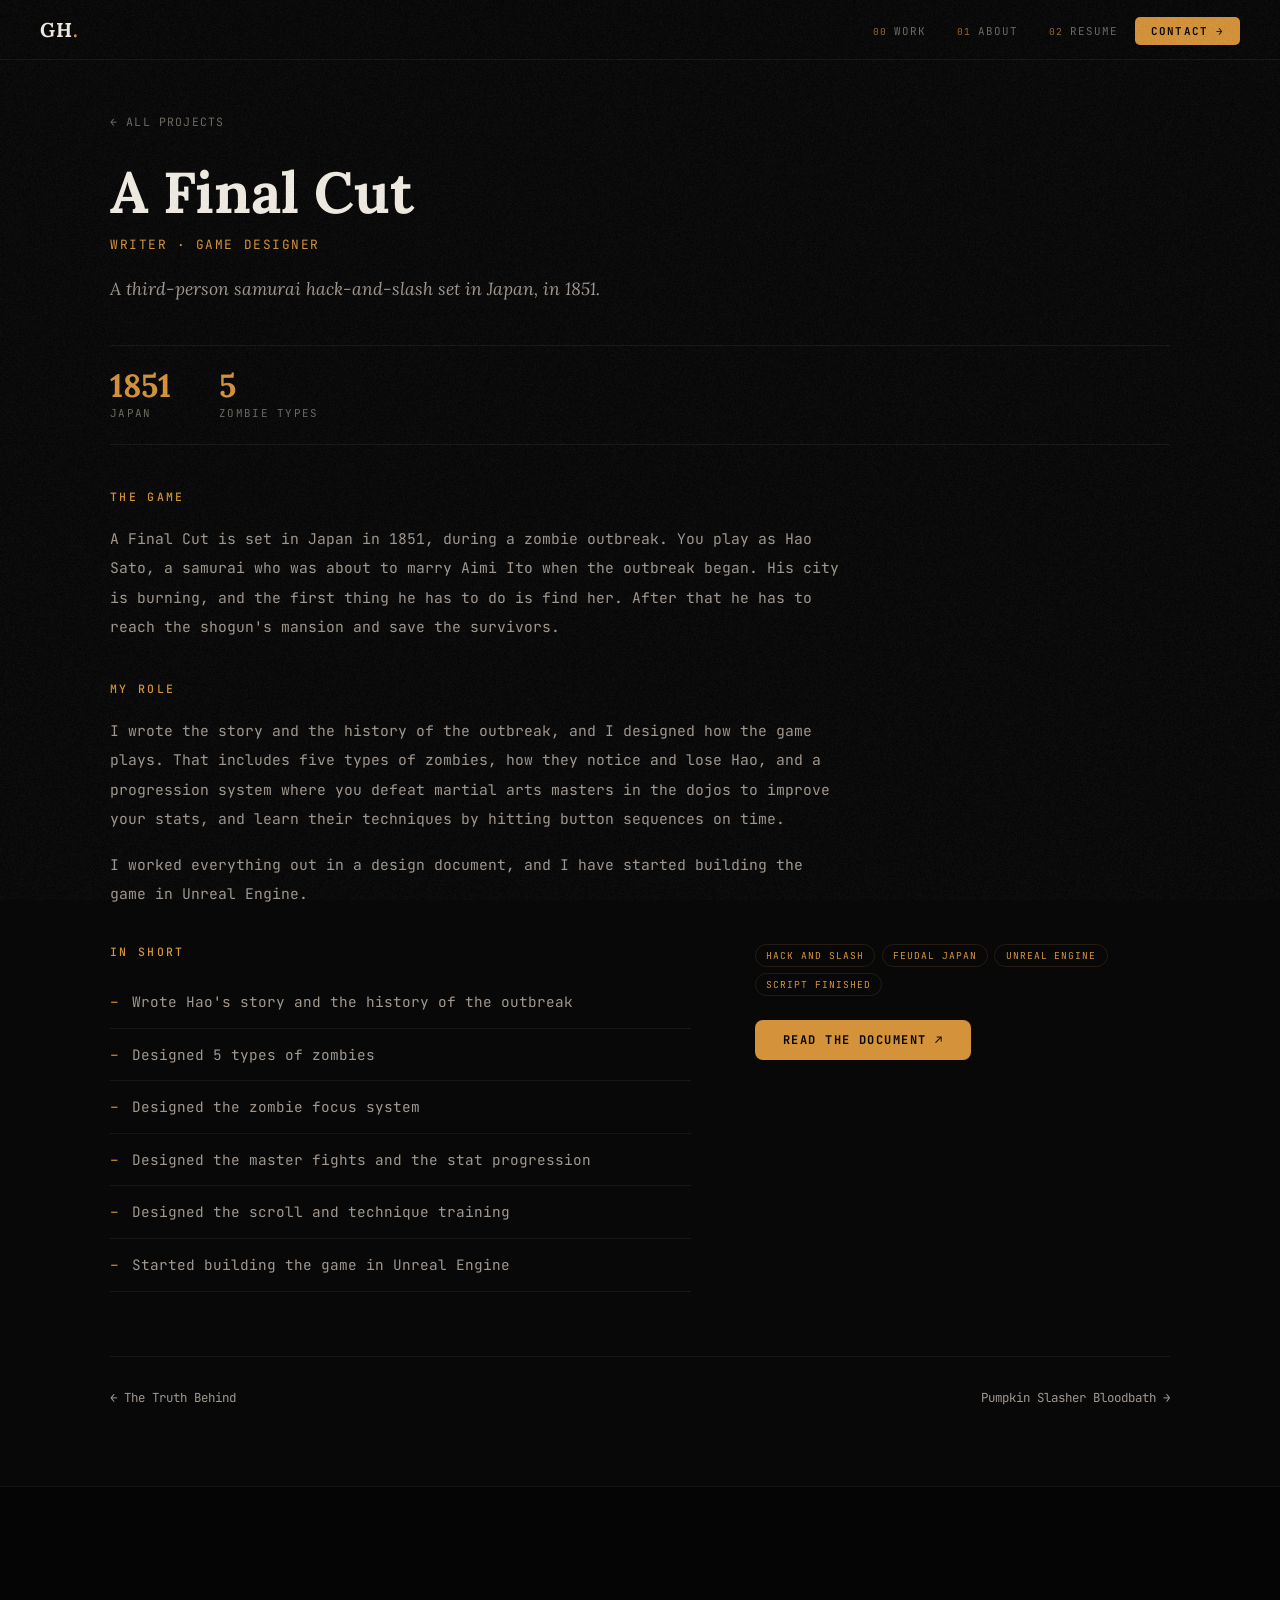
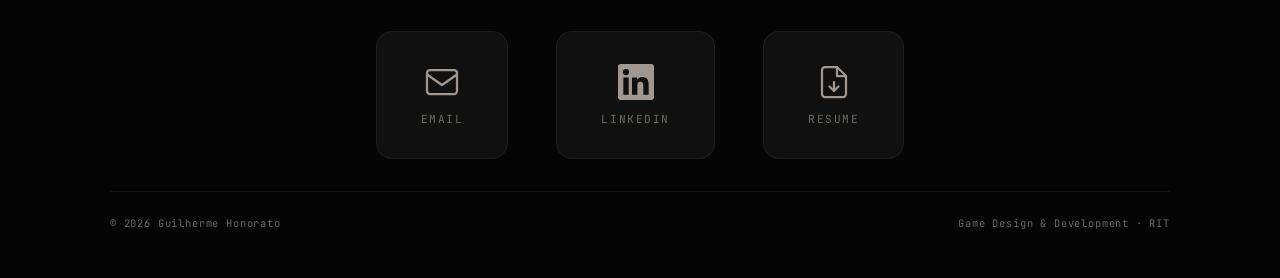
==== commit 404c0ece: "v2" ====
--- a/a-final-cut.html
+++ b/a-final-cut.html
@@ -4,7 +4,7 @@
   <meta charset="UTF-8">
   <meta name="viewport" content="width=device-width, initial-scale=1.0">
   <title>A Final Cut | Guilherme Honorato</title>
-  <meta name="description" content="A third-person samurai hack-and-slash set during a zombie outbreak in Japan, in 1851.">
+  <meta name="description" content="A third-person samurai hack-and-slash set in Japan, in 1851.">
   <link rel="preconnect" href="https://fonts.googleapis.com">
   <link rel="preconnect" href="https://fonts.gstatic.com" crossorigin>
   <link href="https://fonts.googleapis.com/css2?family=Lora:ital,wght@0,400;0,600;0,700;1,400;1,600&family=JetBrains+Mono:wght@300;400;500&display=swap" rel="stylesheet">
@@ -27,12 +27,13 @@
     <a class="pp-back" href="index.html#work">← All projects</a>
     <h1>A Final Cut</h1>
     <p class="pp-role">Writer · Game designer</p>
-    <p class="pp-intro">A third-person samurai hack-and-slash set during a zombie outbreak in Japan, in 1851.</p>
+    <p class="pp-intro">A third-person samurai hack-and-slash set in Japan, in 1851.</p>
     
     <div class="pp-stats"><div><b>1851</b><span>Japan</span></div><div><b>5</b><span>zombie types</span></div></div>
-    <div class="pp-text"><p>The player is Hao Sato, a samurai who lost his family when he was young. He was about to marry Aimi Ito when the outbreak started. I wrote his story and the history behind the outbreak, and I designed how the game plays.</p><p>The outbreak starts in Paris, where a volatile material called Compound Z explodes and spreads a virus. By the time it reaches Japan, Hao wakes up and sees his city on fire. The game is his run through the city to find Aimi and then reach the shogun's mansion to save the survivors.</p><p>I also designed how it plays. Zombies stay focused on Hao until he stays out of their sight for 5 seconds. You get stronger by defeating martial arts masters in the dojos, and you can take their scrolls and train their techniques by hitting a button sequence at the right time.</p></div>
+    <div class="pp-text"><h2>The game</h2><p>A Final Cut is set in Japan in 1851, during a zombie outbreak. You play as Hao Sato, a samurai who was about to marry Aimi Ito when the outbreak began. His city is burning, and the first thing he has to do is find her. After that he has to reach the shogun's mansion and save the survivors.</p></div>
+    <div class="pp-text"><h2>My role</h2><p>I wrote the story and the history of the outbreak, and I designed how the game plays. That includes five types of zombies, how they notice and lose Hao, and a progression system where you defeat martial arts masters in the dojos to improve your stats, and learn their techniques by hitting button sequences on time.</p><p>I worked everything out in a design document, and I have started building the game in Unreal Engine.</p></div>
     <div class="pp-cols">
-      <div><h2>What I did</h2><ul class="pp-list"><li>Wrote Hao's story, from his family to his run through the city</li><li>Wrote the history of the outbreak, set in 1851</li><li>Designed 5 zombie types: citizens, samurai, martial arts masters, sumo fighters and dogs</li><li>Designed the master fights, where each one improves a stat to match their fighting style</li><li>Designed the scroll and technique training, with button sequences and timing</li><li>Designed how zombies notice and lose you</li><li>Designed the goals: find Aimi, then save the survivors and close the gates</li><li>Started building the game in Unreal Engine</li></ul></div>
+      <div><h2>In short</h2><ul class="pp-list"><li>Wrote Hao's story and the history of the outbreak</li><li>Designed 5 types of zombies</li><li>Designed the zombie focus system</li><li>Designed the master fights and the stat progression</li><li>Designed the scroll and technique training</li><li>Started building the game in Unreal Engine</li></ul></div>
       <div class="pp-side"><div class="tags"><span>Hack and slash</span><span>Feudal Japan</span><span>Unreal Engine</span><span>Script finished</span></div><div class="links"><a href="Portfolio - A Final Cut.pdf" target="_blank" class="btn-solid">Read the document ↗</a></div></div>
     </div>
     
--- a/style.css
+++ b/style.css
@@ -540,6 +540,7 @@
 
 .pp-text { font-size: .92rem; line-height: 2; color: var(--mid); margin-bottom: 2.2rem; max-width: 46rem; }
 .pp-text p + p { margin-top: 1rem; }
+.pp-text h2 { margin-bottom: 1rem; }
 .pp-text strong { color: var(--white); font-weight: 500; }
 .pp-fig { margin: 0; }
 .pp-fig img { width: 100%; border-radius: var(--radius-sm); border: 1px solid var(--border2); }
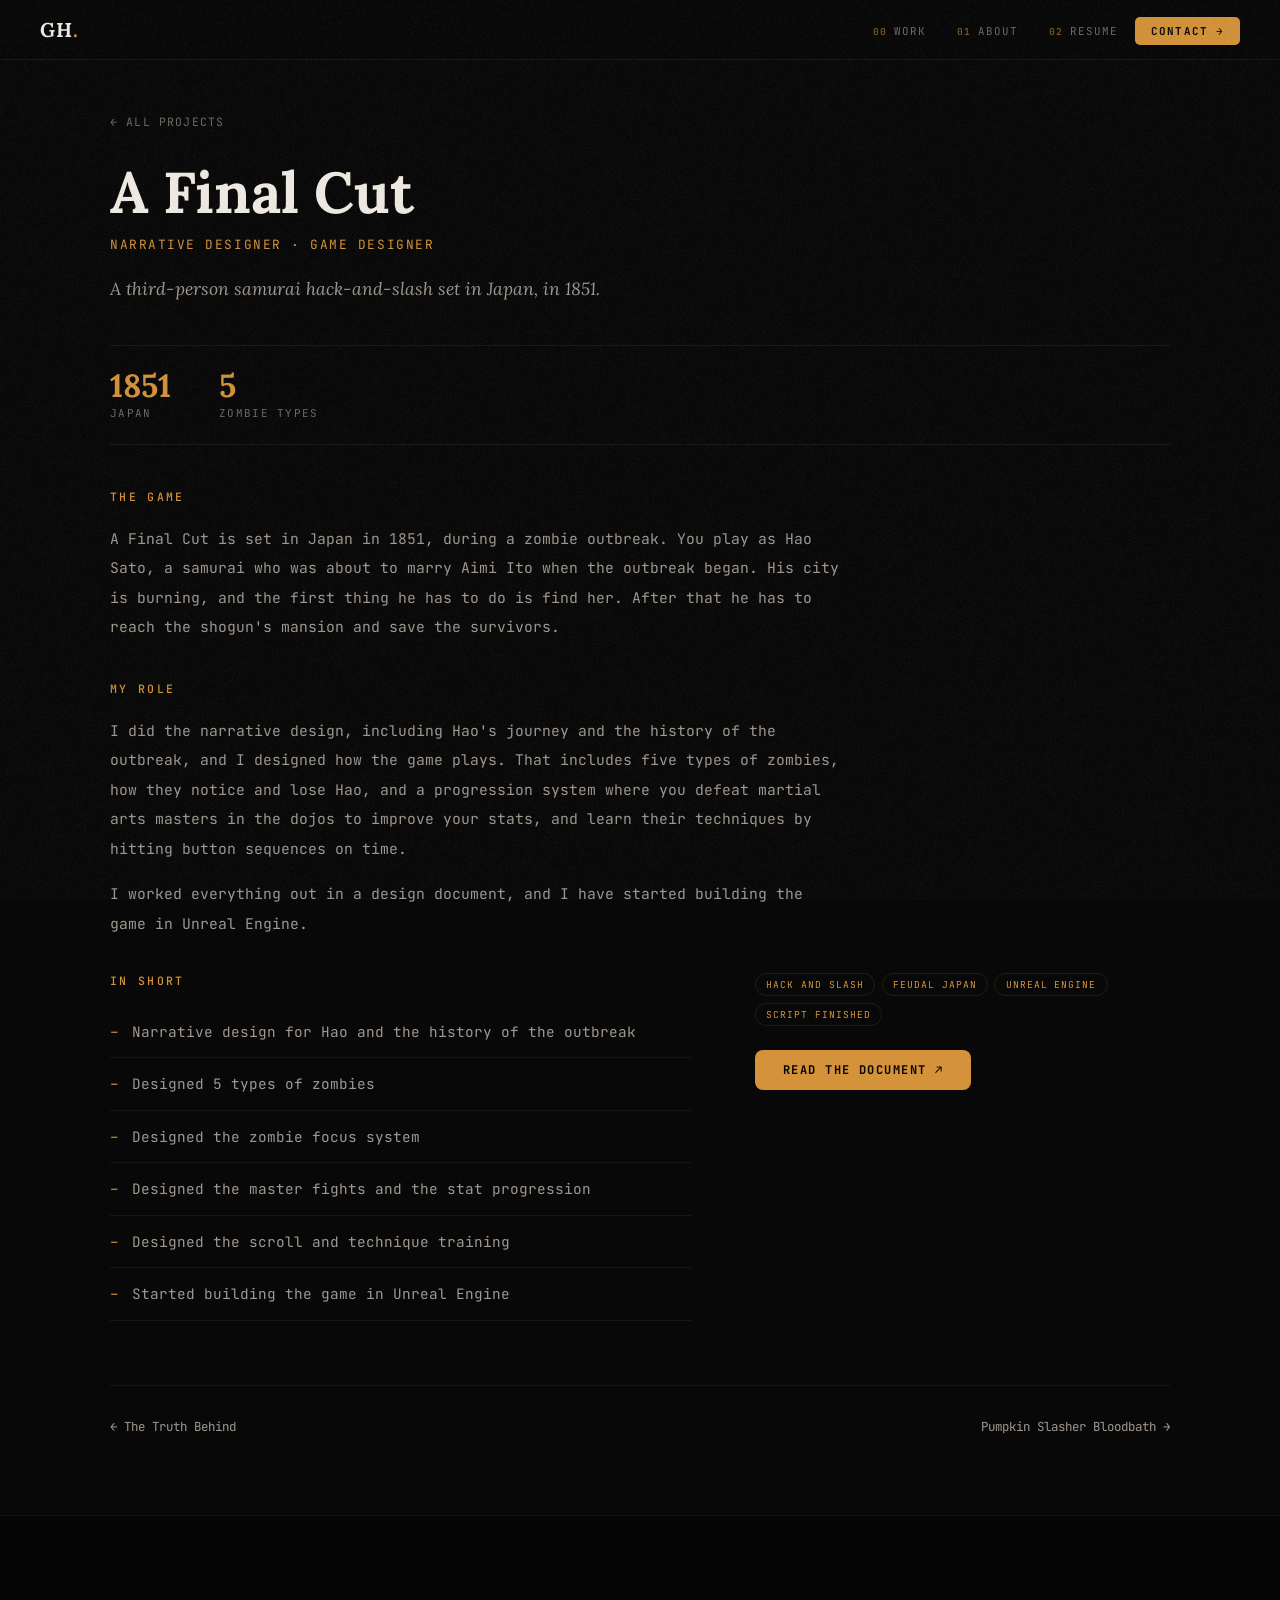
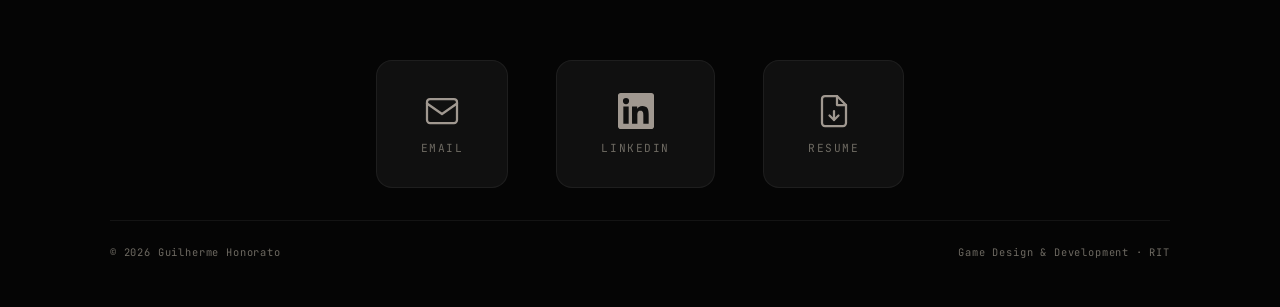
==== commit ba953ebe: "v4" ====
--- a/a-final-cut.html
+++ b/a-final-cut.html
@@ -26,14 +26,14 @@
   <main class="pp"><div class="section-wrapper">
     <a class="pp-back" href="index.html#work">← All projects</a>
     <h1>A Final Cut</h1>
-    <p class="pp-role">Writer · Game designer</p>
+    <p class="pp-role">Narrative designer · Game designer</p>
     <p class="pp-intro">A third-person samurai hack-and-slash set in Japan, in 1851.</p>
     
     <div class="pp-stats"><div><b>1851</b><span>Japan</span></div><div><b>5</b><span>zombie types</span></div></div>
     <div class="pp-text"><h2>The game</h2><p>A Final Cut is set in Japan in 1851, during a zombie outbreak. You play as Hao Sato, a samurai who was about to marry Aimi Ito when the outbreak began. His city is burning, and the first thing he has to do is find her. After that he has to reach the shogun's mansion and save the survivors.</p></div>
-    <div class="pp-text"><h2>My role</h2><p>I wrote the story and the history of the outbreak, and I designed how the game plays. That includes five types of zombies, how they notice and lose Hao, and a progression system where you defeat martial arts masters in the dojos to improve your stats, and learn their techniques by hitting button sequences on time.</p><p>I worked everything out in a design document, and I have started building the game in Unreal Engine.</p></div>
+    <div class="pp-text"><h2>My role</h2><p>I did the narrative design, including Hao's journey and the history of the outbreak, and I designed how the game plays. That includes five types of zombies, how they notice and lose Hao, and a progression system where you defeat martial arts masters in the dojos to improve your stats, and learn their techniques by hitting button sequences on time.</p><p>I worked everything out in a design document, and I have started building the game in Unreal Engine.</p></div>
     <div class="pp-cols">
-      <div><h2>In short</h2><ul class="pp-list"><li>Wrote Hao's story and the history of the outbreak</li><li>Designed 5 types of zombies</li><li>Designed the zombie focus system</li><li>Designed the master fights and the stat progression</li><li>Designed the scroll and technique training</li><li>Started building the game in Unreal Engine</li></ul></div>
+      <div><h2>In short</h2><ul class="pp-list"><li>Narrative design for Hao and the history of the outbreak</li><li>Designed 5 types of zombies</li><li>Designed the zombie focus system</li><li>Designed the master fights and the stat progression</li><li>Designed the scroll and technique training</li><li>Started building the game in Unreal Engine</li></ul></div>
       <div class="pp-side"><div class="tags"><span>Hack and slash</span><span>Feudal Japan</span><span>Unreal Engine</span><span>Script finished</span></div><div class="links"><a href="Portfolio - A Final Cut.pdf" target="_blank" class="btn-solid">Read the document ↗</a></div></div>
     </div>
     
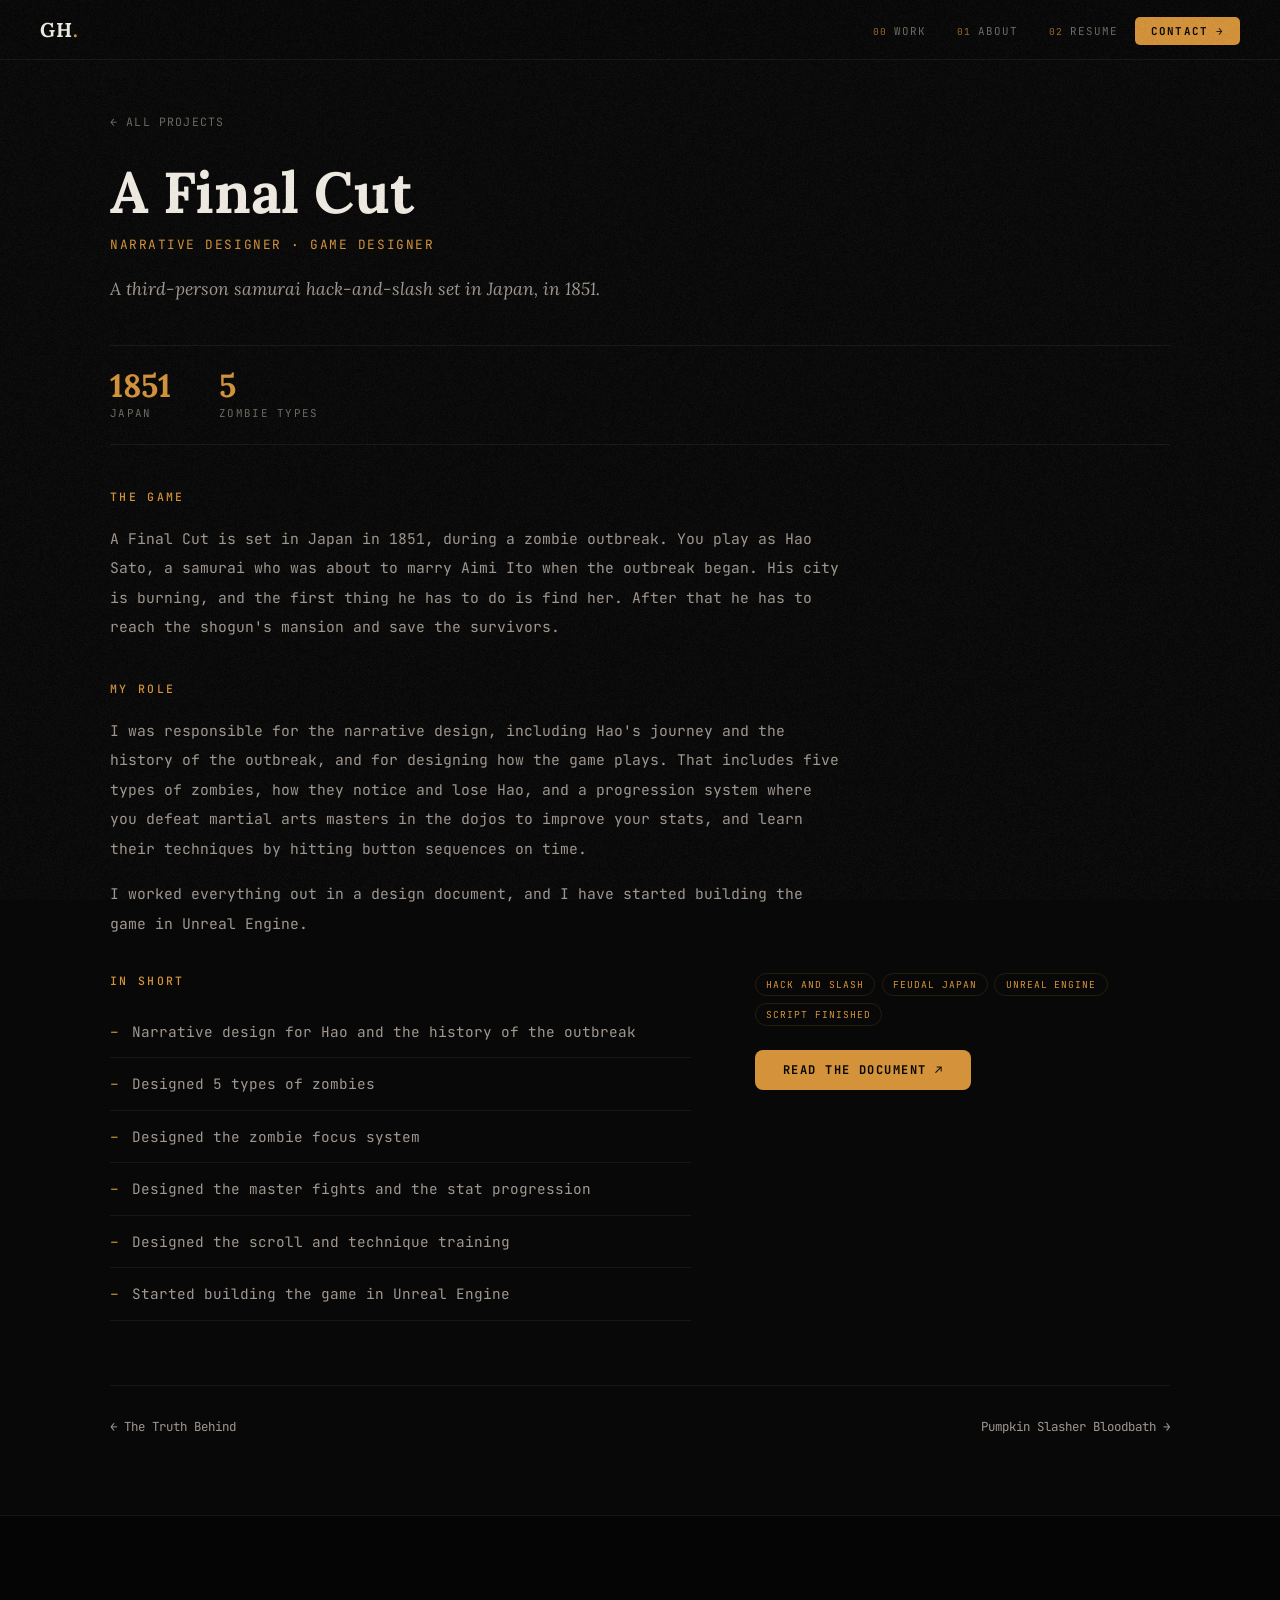
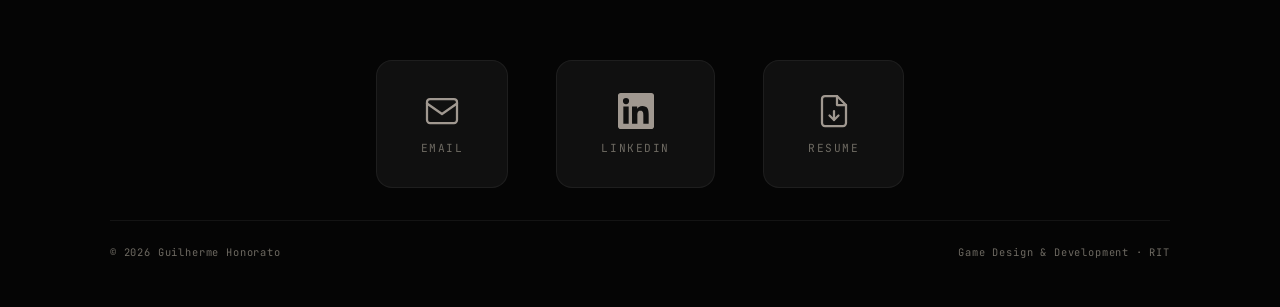
==== commit 3285bd9b: "v6 v6" ====
--- a/a-final-cut.html
+++ b/a-final-cut.html
@@ -31,7 +31,7 @@
     
     <div class="pp-stats"><div><b>1851</b><span>Japan</span></div><div><b>5</b><span>zombie types</span></div></div>
     <div class="pp-text"><h2>The game</h2><p>A Final Cut is set in Japan in 1851, during a zombie outbreak. You play as Hao Sato, a samurai who was about to marry Aimi Ito when the outbreak began. His city is burning, and the first thing he has to do is find her. After that he has to reach the shogun's mansion and save the survivors.</p></div>
-    <div class="pp-text"><h2>My role</h2><p>I did the narrative design, including Hao's journey and the history of the outbreak, and I designed how the game plays. That includes five types of zombies, how they notice and lose Hao, and a progression system where you defeat martial arts masters in the dojos to improve your stats, and learn their techniques by hitting button sequences on time.</p><p>I worked everything out in a design document, and I have started building the game in Unreal Engine.</p></div>
+    <div class="pp-text"><h2>My role</h2><p>I was responsible for the narrative design, including Hao's journey and the history of the outbreak, and for designing how the game plays. That includes five types of zombies, how they notice and lose Hao, and a progression system where you defeat martial arts masters in the dojos to improve your stats, and learn their techniques by hitting button sequences on time.</p><p>I worked everything out in a design document, and I have started building the game in Unreal Engine.</p></div>
     <div class="pp-cols">
       <div><h2>In short</h2><ul class="pp-list"><li>Narrative design for Hao and the history of the outbreak</li><li>Designed 5 types of zombies</li><li>Designed the zombie focus system</li><li>Designed the master fights and the stat progression</li><li>Designed the scroll and technique training</li><li>Started building the game in Unreal Engine</li></ul></div>
       <div class="pp-side"><div class="tags"><span>Hack and slash</span><span>Feudal Japan</span><span>Unreal Engine</span><span>Script finished</span></div><div class="links"><a href="Portfolio - A Final Cut.pdf" target="_blank" class="btn-solid">Read the document ↗</a></div></div>
